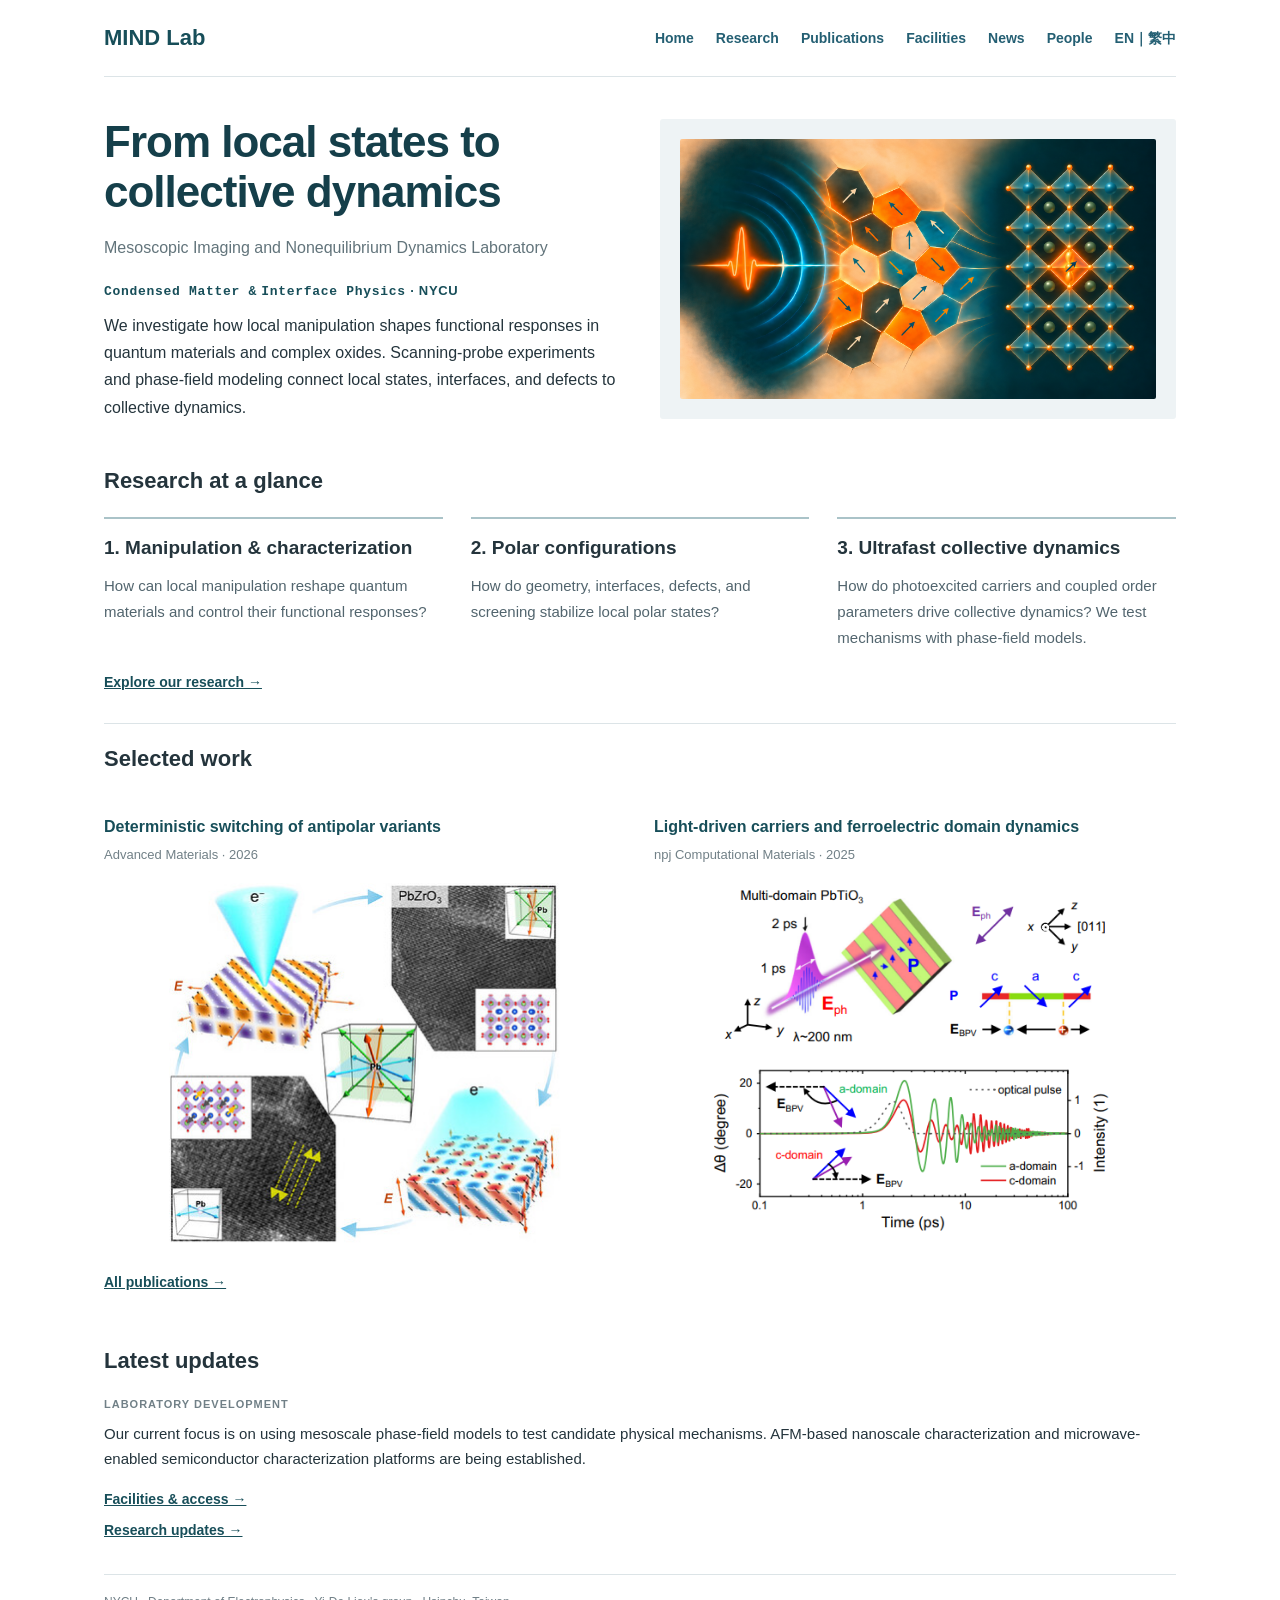
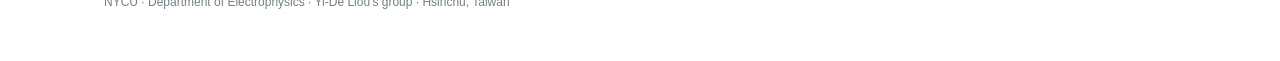
==== index.html @ ebd4e596 "Publish bilingual MIND Lab website" ====
<!DOCTYPE html><html lang="en" data-ws-project="c8e0a126-163a-4d22-aa11-d516b1c1ab9a" data-ws-version="503" data-ws-last-published="2026-11-17T12:24:18.600Z"><head><link rel="stylesheet" type="text/css" href="/assets/static/app_generated_index-6937cd5a.lxHrMYiS.css"><meta charSet="UTF-8"/><meta name="viewport" content="width=device-width,initial-scale=1"/><meta property="og:url" content="https://url/"/><meta property="og:title" content="Home"/><meta property="og:type" content="website"/><title>Home</title></head><body class="w-element c1nkpzbt c15g4lht c10k6m9l c1oz6toz cfqyz3f ck6hsc4 c1c2vlss c1obfwar cjo61un cyhn743 c1w4n21j c196nugc cgx13iu c1lqsfhd cqpq8ei crn6k3o"><div style="display:contents"><div style="display:contents"><div class="w-element c1b3g56h clz0l34 c1cd2ch2 cgoimf c1q8wq1k c1bqcqkq c182ulva cup9ccp cg2h93l crn6k3o c1tndjim c171qmim c1aihjsv"><a aria-current="page" class="w-element c2y9dsc c1a9btox c3fdttl c1dq84f0 cuuvrox ciquy6s c10k6m9l c1gcxp9c c11da55r active" href="/">MIND Lab</a><a aria-current="page" class="w-element c1lwc55g c1m1s0nh c1dq84f0 cuuvrox ciquy6s cnhy4my c182ulva c15ikd85 cg2h93l c1gcxp9c c11da55r active" href="/">Home</a><a class="w-element c1lwc55g c1m1s0nh c1dq84f0 cuuvrox ciquy6s cnhy4my c182ulva c15ikd85 cg2h93l c1gcxp9c c11da55r" href="/research">Research</a><a class="w-element c1lwc55g c1m1s0nh c1dq84f0 cuuvrox ciquy6s cnhy4my c182ulva c15ikd85 cg2h93l c1gcxp9c c11da55r" href="/publications">Publications</a><a class="w-element c1lwc55g c1m1s0nh c1dq84f0 cuuvrox ciquy6s cnhy4my c182ulva c15ikd85 cg2h93l c1gcxp9c c11da55r" href="/methods">Facilities</a><a class="w-element c1lwc55g c1m1s0nh c1dq84f0 cuuvrox ciquy6s cnhy4my c182ulva c15ikd85 cg2h93l c1gcxp9c c11da55r" href="/news">News</a><a class="w-element c1lwc55g c1m1s0nh c1dq84f0 cuuvrox ciquy6s cnhy4my c182ulva c15ikd85 cg2h93l c1gcxp9c c11da55r" href="/people">People</a><a class="w-element c1lwc55g c1m1s0nh c1dq84f0 cuuvrox ciquy6s cnhy4my c182ulva c15ikd85 cg2h93l c1gcxp9c c11da55r" href="/zh">EN｜繁中</a></div></div></div><div class="w-element ccfk0sf cxyjzew c140o0jw c1q8wq1k c1hz6cwe c182ulva c14y6kv6 cg2h93l cxyyk9l"><div class="w-element c1chq6pe ciuk7wl c136p9fy c10bke2q"><h1 class="w-element ctrb2hm c198wycj c1axzou8 c171qmim c15g4lht c17stav c173lvgs crlc73f cf2qjc7">From local states to collective dynamics</h1><p class="w-element cgx13iu c67db5f c1by56j3 c15g4lht c17stav c10i0qlu crlc73f">Mesoscopic Imaging and Nonequilibrium Dynamics Laboratory</p><p class="w-element ctflqms c171qmim c1dcqrkq c15g4lht c17stav c1the254 crlc73f c3fdttl"><b class="w-element"><code class="w-element">Condensed Matter &amp;</code></b> <b class="w-element"><code class="w-element">Interface Physics</code></b> · NYCU</p><p class="w-element cgx13iu cyw41ru c1m7rufh c1bebcon">We investigate how local manipulation shapes functional responses in quantum materials and complex oxides. Scanning-probe experiments and phase-field modeling connect local states, interfaces, and defects to collective dynamics.</p></div><div class="w-element c1chq6pe ciuk7wl cqdtoa5 c10bke2q c1vw1f2t c88ye82 c105qrrp c192jqtf c11casgr c1ob56aw"><img class="w-image c16yrg8n c1w4n21j cygp4h6 c14wpqtv cx1bge7 c1d4zmtr c1vr3lv9 cohd42r" alt="Conceptual illustration of an optical pulse, polar domains, and a projected perovskite lattice with a local polaron, orbital and spin cues; not experimental data." width="1670" height="942" sizes="100vw" srcSet="/assets/hero-excitation-domains-polaron-v8_xYxC9OyooycFCMqxSVuaO.png 16w, /assets/hero-excitation-domains-polaron-v8_xYxC9OyooycFCMqxSVuaO.png 32w, /assets/hero-excitation-domains-polaron-v8_xYxC9OyooycFCMqxSVuaO.png 48w, /assets/hero-excitation-domains-polaron-v8_xYxC9OyooycFCMqxSVuaO.png 64w, /assets/hero-excitation-domains-polaron-v8_xYxC9OyooycFCMqxSVuaO.png 96w, /assets/hero-excitation-domains-polaron-v8_xYxC9OyooycFCMqxSVuaO.png 128w, /assets/hero-excitation-domains-polaron-v8_xYxC9OyooycFCMqxSVuaO.png 256w, /assets/hero-excitation-domains-polaron-v8_xYxC9OyooycFCMqxSVuaO.png 384w, /assets/hero-excitation-domains-polaron-v8_xYxC9OyooycFCMqxSVuaO.png 640w, /assets/hero-excitation-domains-polaron-v8_xYxC9OyooycFCMqxSVuaO.png 750w, /assets/hero-excitation-domains-polaron-v8_xYxC9OyooycFCMqxSVuaO.png 828w, /assets/hero-excitation-domains-polaron-v8_xYxC9OyooycFCMqxSVuaO.png 1080w, /assets/hero-excitation-domains-polaron-v8_xYxC9OyooycFCMqxSVuaO.png 1200w, /assets/hero-excitation-domains-polaron-v8_xYxC9OyooycFCMqxSVuaO.png 1920w, /assets/hero-excitation-domains-polaron-v8_xYxC9OyooycFCMqxSVuaO.png 2048w, /assets/hero-excitation-domains-polaron-v8_xYxC9OyooycFCMqxSVuaO.png 3840w" src="/assets/hero-excitation-domains-polaron-v8_xYxC9OyooycFCMqxSVuaO.png" decoding="async" loading="lazy"/></div></div><h2 class="w-element c2y9dsc c171qmim c1mwk7k2 c17stav c173lvgs crlc73f">Research at a glance</h2><div class="w-element ccfk0sf c1n0oe5l c1fqnp6q chrhvt9"><div class="w-element cktejt0 c182ulva cf6fbeh cg2h93l c6v7inb"><h3 class="w-element c1ozkyta c171qmim cnlyjlv c15g4lht c17stav c14z9gk9 crlc73f">1. Manipulation &amp; characterization</h3><p class="w-element cbiqnaf cknhcsj c1gnd6j4 c1bebcon">How can local manipulation reshape quantum materials and control their functional responses?</p></div><div class="w-element cktejt0 c182ulva cf6fbeh cg2h93l c6v7inb"><h3 class="w-element c1ozkyta c171qmim cnlyjlv c15g4lht c17stav c14z9gk9 crlc73f">2. Polar configurations</h3><p class="w-element cbiqnaf cknhcsj c1gnd6j4 c1bebcon">How do geometry, interfaces, defects, and screening stabilize local polar states?</p></div><div class="w-element cktejt0 c182ulva cf6fbeh cg2h93l c6v7inb"><h3 class="w-element c1ozkyta c171qmim cnlyjlv c15g4lht c17stav c14z9gk9 crlc73f">3. Ultrafast collective dynamics</h3><p class="w-element cbiqnaf cknhcsj c1gnd6j4 c1bebcon">How do photoexcited carriers and coupled order parameters drive collective dynamics? We test mechanisms with phase-field models.</p></div></div><a class="w-element c1lwc55g c14cuqc4 c17stav ce9veb4 crlc73f c3fdttl c1tndjim c171qmim" href="/research">Explore our research →</a><div class="w-element c16yrg8n cu4v9fd cxyjzew c140o0jw cnlg16i c182ulva c10hhswe cg2h93l cemyfeo"><div class="w-element c10bke2q c6g4bbc ccfk0sf cqff7me c1bx2yox c1qnj6qf chrhvt9 c1fqnp6q cdrhhgm"><h2 class="w-element c2y9dsc c171qmim c15g4lht c17stav c1h6t39p crlc73f cebabxr c3mouiw c4ie2rg">Selected work</h2><div class="w-element"><a href="https://doi.org/10.1002/adma.202519717" class="w-element c16yrg8n cgx13iu c171qmim c3fdttl c1dq84f0 cuuvrox ciquy6s">Deterministic switching of antipolar variants</a><p class="w-element ctflqms czhv403 c4d5vn4 c17stav c173lvgs crlc73f">Advanced Materials · 2026</p><img class="w-image cy9kvl4 c1w4n21j ck3z9et c17mn8oe" alt="" width="394" height="361" sizes="100vw" srcSet="/assets/adma71439-gra-0001-m_UnYCwhIrJWYM9ax9vzMTb.jpg 16w, /assets/adma71439-gra-0001-m_UnYCwhIrJWYM9ax9vzMTb.jpg 32w, /assets/adma71439-gra-0001-m_UnYCwhIrJWYM9ax9vzMTb.jpg 48w, /assets/adma71439-gra-0001-m_UnYCwhIrJWYM9ax9vzMTb.jpg 64w, /assets/adma71439-gra-0001-m_UnYCwhIrJWYM9ax9vzMTb.jpg 96w, /assets/adma71439-gra-0001-m_UnYCwhIrJWYM9ax9vzMTb.jpg 128w, /assets/adma71439-gra-0001-m_UnYCwhIrJWYM9ax9vzMTb.jpg 256w, /assets/adma71439-gra-0001-m_UnYCwhIrJWYM9ax9vzMTb.jpg 384w, /assets/adma71439-gra-0001-m_UnYCwhIrJWYM9ax9vzMTb.jpg 640w, /assets/adma71439-gra-0001-m_UnYCwhIrJWYM9ax9vzMTb.jpg 750w, /assets/adma71439-gra-0001-m_UnYCwhIrJWYM9ax9vzMTb.jpg 828w" src="/assets/adma71439-gra-0001-m_UnYCwhIrJWYM9ax9vzMTb.jpg" decoding="async" loading="lazy"/></div><div class="w-element"><a href="https://doi.org/10.1038/s41524-025-01556-y" class="w-element c16yrg8n cgx13iu c171qmim c3fdttl c1dq84f0 cuuvrox ciquy6s">Light-driven carriers and ferroelectric domain dynamics</a><p class="w-element ctflqms czhv403 c4d5vn4 c17stav c1h6t39p crlc73f">npj Computational Materials · 2025</p><img class="w-image c1w4n21j cy9kvl4 ck3z9et c17mn8oe" alt="" width="482" height="420" sizes="100vw" srcSet="/assets/未命名_M-Dhfn6c440DBs8FZZ40w.png 16w, /assets/未命名_M-Dhfn6c440DBs8FZZ40w.png 32w, /assets/未命名_M-Dhfn6c440DBs8FZZ40w.png 48w, /assets/未命名_M-Dhfn6c440DBs8FZZ40w.png 64w, /assets/未命名_M-Dhfn6c440DBs8FZZ40w.png 96w, /assets/未命名_M-Dhfn6c440DBs8FZZ40w.png 128w, /assets/未命名_M-Dhfn6c440DBs8FZZ40w.png 256w, /assets/未命名_M-Dhfn6c440DBs8FZZ40w.png 384w, /assets/未命名_M-Dhfn6c440DBs8FZZ40w.png 640w, /assets/未命名_M-Dhfn6c440DBs8FZZ40w.png 750w, /assets/未命名_M-Dhfn6c440DBs8FZZ40w.png 828w, /assets/未命名_M-Dhfn6c440DBs8FZZ40w.png 1080w" src="/assets/未命名_M-Dhfn6c440DBs8FZZ40w.png" decoding="async" loading="lazy"/></div><a class="w-element c1lwc55g c3fdttl c1tndjim c171qmim cebabxr c3mouiw" href="/publications">All publications →</a></div><div class="w-element c10bke2q c1v0vbu2"><h2 class="w-element c2y9dsc c171qmim c15g4lht c17stav c1h6t39p crlc73f">Latest updates</h2><p class="w-element c1j2ltxy c7o7jbq c171qmim czhv403 c15g4lht c17stav c1c30uv crlc73f">LABORATORY DEVELOPMENT</p><p class="w-element cbiqnaf cyw41ru c15g4lht c17stav c1h6t39p crlc73f">Our current focus is on using mesoscale phase-field models to test candidate physical mechanisms. AFM-based nanoscale characterization and microwave-enabled semiconductor characterization platforms are being established.</p><a class="w-element c16yrg8n c3fdttl c1tndjim c171qmim c15g4lht c17stav c1c30uv crlc73f" href="/methods">Facilities &amp; access →</a><a class="w-element c16yrg8n c3fdttl c1tndjim c171qmim" href="/news">Research updates →</a></div></div><p class="w-element c1k78frf czhv403 c1dcjkx0 c1xdccz4 c182ulva cf6fbeh cg2h93l c17stav c1oz6toz crlc73f cemyfeo">NYCU · Department of Electrophysics · Yi-De Liou&#x27;s group · Hsinchu, Taiwan</p><script id="vike_pageContext" type="application/json">{"pageId":"\/pages\/index","routeParams":{},"data":{"url":"https:\/\/url\/","system":{"params":{},"search":{},"origin":"https:\/\/url","pathname":"\/"},"resources":{},"pageMeta":{"title":"Home","description":"!undefined","excludePageFromSearch":"!undefined","language":"!undefined","socialImageAssetName":"!undefined","socialImageUrl":"!undefined","status":"!undefined","redirect":"!undefined","content":"!undefined","custom":[]}}}</script><script id="vike_globalContext" type="application/json">{}</script><script src="/assets/entries/entry-server-routing.WHJ_Xwjs.js" type="module" async></script><link rel="modulepreload" href="/assets/entries/pages_index.CaQ3BIF0.js" as="script" type="text/javascript"><link rel="modulepreload" href="/assets/chunks/chunk-B9j-DHE_.js" as="script" type="text/javascript"><link rel="modulepreload" href="/assets/chunks/chunk-oxm2A9HP.js" as="script" type="text/javascript"></body></html>
---- assets/static/app_generated_index-6937cd5a.lxHrMYiS.css ----
@layer presets{:root{white-space:pre-wrap;white-space-collapse:preserve;grid-template-rows:auto;grid-template-columns:1fr;min-height:100%;font-family:Arial,Roboto,sans-serif;font-size:16px;line-height:1.2;display:grid}a.w-element{box-sizing:border-box}b.w-element{box-sizing:border-box;font-weight:700}body.w-element{box-sizing:border-box;-webkit-font-smoothing:antialiased;-moz-osx-font-smoothing:grayscale;min-width:0;margin:0}code.w-element{box-sizing:border-box;font-family:ui-monospace,SFMono-Regular,Consolas,Liberation Mono,Menlo,monospace;font-size:1em}div.w-element,h1.w-element,h2.w-element,h3.w-element,i.w-element,li.w-element,main.w-element,p.w-element{box-sizing:border-box}sub.w-element{vertical-align:baseline;box-sizing:border-box;font-size:75%;line-height:0;position:relative;bottom:-.25em}ul.w-element{box-sizing:border-box}img.w-image{box-sizing:border-box;max-width:100%;height:auto;display:block}div.w-html-embed{white-space:normal;white-space-collapse:collapse;display:contents}}.c1b3g56h{display:flex}.cz5fgge{flex-direction:column}.crn6k3o{background-color:#fff}.c1chq6pe{flex-grow:1}.ckasmgs{justify-content:center}.c1q8wq1k{align-items:center}.c1ebbbq0{position:relative}.c4jenos{text-align:center}.cgd4wx7{font-weight:900}.c1e9iw7h{font-size:8rem}.c4ie2rg{line-height:1}.cvqewhm{letter-spacing:-.05em}.c1dtobnm{position:absolute}.c1abe1pv{top:0}.c1mmzdjg{right:-.125rem}.c19of185{bottom:0}.c8h6wa6{left:.125rem}.ctgyuyn{opacity:.3}.c1mtcmx7{right:.125rem}.c1dpbxyy{left:-.125rem}.ctazhr0{top:50%}.c17i8y0e{left:0}.c1w4n21j{width:100%}.chcm5s4{height:.375rem}.c10w155g{margin-top:1.5rem}.c1a9btox{font-weight:700}.c1d61rgf{font-size:1.5rem}.c9ln9b9{line-height:2rem}.c11g321i{letter-spacing:.05em}.cled8t0{display:inline-flex}.c13knfzo{row-gap:6px}.c155r4cz{column-gap:6px}.c1y4w99h{position:fixed}.crt2wi0{z-index:1000}.c18kspnx{padding-top:6px}.c1f9o7da{padding-right:10px}.c1ah02o5{padding-bottom:6px}.c1brmvge{padding-left:10px}.cgxff2x{right:16px}.c1h91z69{bottom:16px}.c1aei35g{color:#fbfcfd}.cndfccv{font-family:system-ui,sans-serif}.c1k78frf{font-size:12px}.c1jjvycb{font-weight:500}.c1u52gof{border-top-left-radius:9px}.c15s9up5{border-top-right-radius:9px}.c13gpeix{border-bottom-right-radius:9px}.c1yet9xw{border-bottom-left-radius:9px}.c1dq84f0{text-decoration-line:none}.cdfgaxg{-webkit-background-clip:padding-box,border-box;background-clip:padding-box,border-box}.c12kqu9d{background-origin:padding-box,border-box}.cmmx7v{background-image:linear-gradient(135deg,#4a4efa,#bd2fdb 66%,#ec59ce),linear-gradient(135deg,#92fddc,#7d7ffb 31.94%,#ed72fe 64.24%,#fdd791)}.c1qdayjs{border:1px solid #0000}.c1gcxp9c{white-space:nowrap}.c16yrg8n{display:block}.cpmp6dk{width:16px}.c1u9f0hm{height:16px}.c13td7qo{flex-shrink:0}.c1lwc55g{display:inline-block}.c1m1s0nh{color:#245f73}.cuuvrox{text-decoration-style:solid}.ciquy6s{text-decoration-color:currentColor}.cnhy4my{padding-top:4px}.c182ulva{padding-right:0}.c15ikd85{padding-bottom:4px}.cg2h93l{padding-left:0}.c11da55r{white-space:normal;white-space-collapse:collapse}.clz0l34{column-gap:22px}.c1cd2ch2{row-gap:12px}.cgoimf{flex-wrap:wrap}.c1bqcqkq{padding-top:20px}.cup9ccp{padding-bottom:20px}.c1tndjim{font-size:14px}.c171qmim{font-weight:600}.c1aihjsv{border-bottom:1px solid #dce4e7}:root{color:#203038;background-color:#fff;font-family:Arial,Roboto,sans-serif;line-height:1.5}.c1nkpzbt{max-width:1120px}.c15g4lht{margin-top:0}.c10k6m9l{margin-right:auto}.c1oz6toz{margin-bottom:0}.cfqyz3f{margin-left:auto}.ck6hsc4{padding-top:0}.c1c2vlss{padding-right:24px}.c1obfwar{padding-bottom:48px}.cjo61un{padding-left:24px}.cyhn743{min-height:100vh}.c196nugc{font-family:Arial,sans-serif}.cgx13iu{font-size:16px}.c1lqsfhd{line-height:1.65}.cqpq8ei{color:#24343c}.cygp4h6{height:260px}.c14wpqtv{border-top-left-radius:2px}.cx1bge7{border-top-right-radius:2px}.c1d4zmtr{border-bottom-right-radius:2px}.c1vr3lv9{border-bottom-left-radius:2px}.cohd42r{object-fit:cover}.c1mcrm6f{font-size:18px}.c1ca0isj{line-height:1.45}.c17stav{margin-right:0}.c1c30uv{margin-bottom:8px}.crlc73f{margin-left:0}.ccfk0sf{display:grid}.cxyjzew{row-gap:40px}.c140o0jw{column-gap:40px}.c1hz6cwe{padding-top:40px}.c14y6kv6{padding-bottom:28px}.cxyyk9l{grid-template-columns:repeat(auto-fit,minmax(min(100%,340px),1fr))}.ciuk7wl{flex-shrink:1}.c136p9fy{flex-basis:380px}.c10bke2q{min-width:0}.cqdtoa5{flex-basis:360px}.c1vw1f2t{background-color:#eef3f5}.c88ye82{border-top-left-radius:3px}.c105qrrp{border-top-right-radius:3px}.c192jqtf{border-bottom-right-radius:3px}.c11casgr{border-bottom-left-radius:3px}.c1ob56aw{padding:20px}.ctrb2hm{font-size:clamp(30px,4vw,44px)}.c198wycj{line-height:1.14}.c1axzou8{letter-spacing:-1px}.c173lvgs{margin-bottom:18px}.cf2qjc7{color:#153f4a}.c67db5f{line-height:1.5}.c1by56j3{color:#62747b}.c10i0qlu{margin-bottom:20px}.ctflqms{font-size:13px}.c1dcqrkq{letter-spacing:.7px}.c1the254{margin-bottom:10px}.c3fdttl{color:#174e59}.cyw41ru{line-height:1.7}.c1m7rufh{max-width:560px}.c1bebcon{margin:0}.c1n0oe5l{grid-template-columns:repeat(auto-fit,minmax(min(100%,230px),1fr))}.c1fqnp6q{row-gap:28px}.chrhvt9{column-gap:28px}.cktejt0{padding-top:16px}.cf6fbeh{padding-bottom:0}.c6v7inb{border-top:2px solid #aac3c8}.c1ozkyta{font-size:19px}.cnlyjlv{line-height:1.35}.c14z9gk9{margin-bottom:12px}.cbiqnaf{font-size:15px}.cknhcsj{line-height:1.75}.c1gnd6j4{color:#52656e}.c2y9dsc{font-size:22px}.c1mwk7k2{margin-top:14px}.czhv403{color:#718087}.c1dcjkx0{padding-top:18px}.c1xdccz4{margin-top:8px}.cemyfeo{border-top:1px solid #dce4e7}.c14cuqc4{margin-top:20px}.ce9veb4{margin-bottom:28px}.c1r45bp{padding-top:22px}.c138egss{padding-bottom:8px}.c1vyw9rf{row-gap:32px}.c8l51dr{font-size:36px}.ck1wj3c{line-height:1.2}.c1aimh8j{margin-top:38px}.c1cfbki4{margin-bottom:14px}.c1f06dus{font-size:17px}.c1lhfa66{max-width:850px}.c4yxlfa{margin-bottom:30px}.c14s01i6{line-height:1.8}.cnlg16i{padding-top:24px}.c10hhswe{padding-bottom:24px}.coyihl0{border-top:2px solid #276478}.c1mpshza{grid-template-columns:repeat(auto-fit,minmax(min(100%,260px),1fr))}.c1vhip6m{padding-bottom:30px}.cwvkmmb{border:0}.c10jlqkv{padding-left:8px}.c1vv63bs{background-color:#eaf2f2}.c1ltn3pt{padding-right:8px}.c1sqnkcp{text-align:start}.c4qcjz3{color:#5b6041}.c18qu2l5{background-color:#f1f2e7}.c1bssztv{font-size:24px}.c1r1tsey{row-gap:44px}.c14kk6it{column-gap:44px}.c1d5p512{margin-top:24px}.ch1cm6e{padding-left:20px}.cdalmyr{padding-left:4px}.cpt0335{font-size:23px}.c116d105{max-width:940px}.cf7hb9n{overflow-wrap:anywhere}.cu4v9fd{grid-template-columns:repeat(auto-fit,minmax(min(100%,310px),1fr))}.c6g4bbc{margin-top:0}.cqff7me{grid-template-columns:1fr 1fr}.c1bx2yox{grid-template-rows:auto auto}.c1qnj6qf{grid-auto-columns:1fr}.c1h6t39p{margin-bottom:16px}.cebabxr{grid-column-start:span 2}.c3mouiw{grid-column-end:span 2}.c4d5vn4{margin-top:4px}.c1v0vbu2{margin-top:48px}.c1j2ltxy{font-size:11px}.c7o7jbq{letter-spacing:1px}.c149o4jw{padding-bottom:18px}.cyfhw5m{height:150px}.c5t5udt{font-size:20px}.cjyjcem{margin-top:6px}.cciw65o{object-fit:scale-down}.c1n7si5u{margin-top:22px}.cmk2tjm{margin-bottom:22px}.c16irfr3{line-height:1.6}.c1qjcgdg{align-items:flex-start}.c1ycu8mq{flex-grow:0}.cne50he{flex-basis:200px}.cq07wqq{max-width:100%}.ca8xe48{line-height:1.65px}.c1k8e926{width:200px}.cvjfcn{height:200px}.c13zh8w1{overflow-x:visible}.c1wx398r{overflow-y:visible}.c11pojxg{aspect-ratio:0}.c10jiy5w{flex-basis:400px}.c1dk34i0{padding-bottom:22px}.c1whzydb{background-color:#f3f7f7}.cfi6z0s{border-left:3px solid #aac3c8}.cpy0l1t{height:220px}.c1p5tzeg{margin-right:26px}.c1vhgnyi{float:left}.cvfic2b{object-position:center top}.cy9kvl4{height:360px}.ck3z9et{object-fit:contain}.c51lndp{display:flow-root}.c1xu5v3f{padding-left:216px}.c15me7n8{min-height:230px}.czv1mhw{border-bottom:1px solid #d8e2e4}.c1yhvdss{float:none}.c1ahotpx{max-width:none}.cv6wise{object-position:center 18%}.cehlcyi{top:20px}@media(max-width:991px){.cdrhhgm{display:block}}@media(max-width:479px){.c1fajaii{font-size:20px}.c1nsxupa{float:none}.cd8ggmv{margin-right:0}.chcce6p{margin-bottom:18px}.c17mn8oe{height:auto}.cx9g1vb{padding-left:0}.c1xqinza{min-height:0}.cxbkdfj{position:static}.c3wiw2x{display:block}.c180zgpg{max-width:100%}}
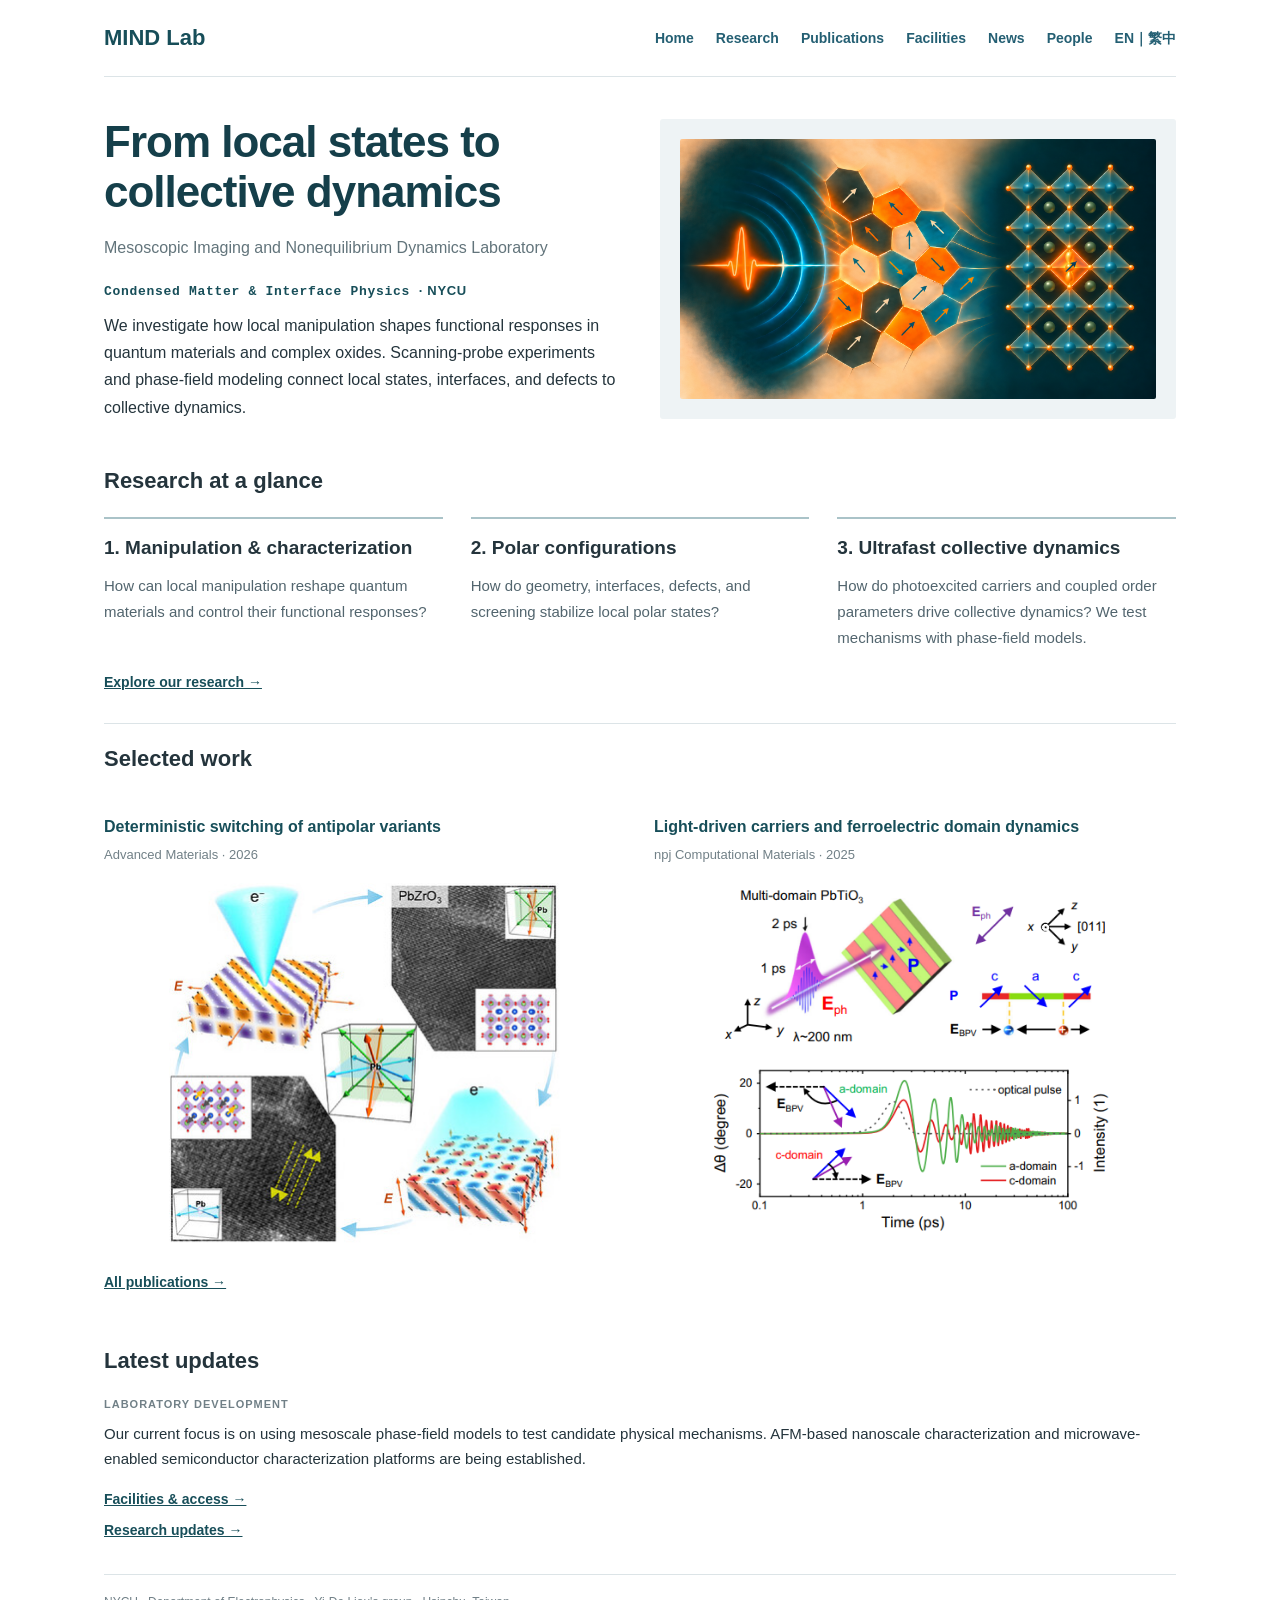
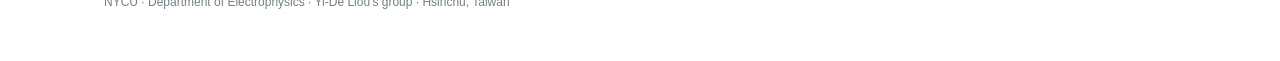
==== commit f4cbb0d4: "Publish responsive Webstudio updates" ====
--- a/index.html
+++ b/index.html
@@ -1 +1 @@
-<!DOCTYPE html><html lang="en" data-ws-project="c8e0a126-163a-4d22-aa11-d516b1c1ab9a" data-ws-version="503" data-ws-last-published="2026-11-17T12:24:18.600Z"><head><link rel="stylesheet" type="text/css" href="/assets/static/app_generated_index-6937cd5a.lxHrMYiS.css"><meta charSet="UTF-8"/><meta name="viewport" content="width=device-width,initial-scale=1"/><meta property="og:url" content="https://url/"/><meta property="og:title" content="Home"/><meta property="og:type" content="website"/><title>Home</title></head><body class="w-element c1nkpzbt c15g4lht c10k6m9l c1oz6toz cfqyz3f ck6hsc4 c1c2vlss c1obfwar cjo61un cyhn743 c1w4n21j c196nugc cgx13iu c1lqsfhd cqpq8ei crn6k3o"><div style="display:contents"><div style="display:contents"><div class="w-element c1b3g56h clz0l34 c1cd2ch2 cgoimf c1q8wq1k c1bqcqkq c182ulva cup9ccp cg2h93l crn6k3o c1tndjim c171qmim c1aihjsv"><a aria-current="page" class="w-element c2y9dsc c1a9btox c3fdttl c1dq84f0 cuuvrox ciquy6s c10k6m9l c1gcxp9c c11da55r active" href="/">MIND Lab</a><a aria-current="page" class="w-element c1lwc55g c1m1s0nh c1dq84f0 cuuvrox ciquy6s cnhy4my c182ulva c15ikd85 cg2h93l c1gcxp9c c11da55r active" href="/">Home</a><a class="w-element c1lwc55g c1m1s0nh c1dq84f0 cuuvrox ciquy6s cnhy4my c182ulva c15ikd85 cg2h93l c1gcxp9c c11da55r" href="/research">Research</a><a class="w-element c1lwc55g c1m1s0nh c1dq84f0 cuuvrox ciquy6s cnhy4my c182ulva c15ikd85 cg2h93l c1gcxp9c c11da55r" href="/publications">Publications</a><a class="w-element c1lwc55g c1m1s0nh c1dq84f0 cuuvrox ciquy6s cnhy4my c182ulva c15ikd85 cg2h93l c1gcxp9c c11da55r" href="/methods">Facilities</a><a class="w-element c1lwc55g c1m1s0nh c1dq84f0 cuuvrox ciquy6s cnhy4my c182ulva c15ikd85 cg2h93l c1gcxp9c c11da55r" href="/news">News</a><a class="w-element c1lwc55g c1m1s0nh c1dq84f0 cuuvrox ciquy6s cnhy4my c182ulva c15ikd85 cg2h93l c1gcxp9c c11da55r" href="/people">People</a><a class="w-element c1lwc55g c1m1s0nh c1dq84f0 cuuvrox ciquy6s cnhy4my c182ulva c15ikd85 cg2h93l c1gcxp9c c11da55r" href="/zh">EN｜繁中</a></div></div></div><div class="w-element ccfk0sf cxyjzew c140o0jw c1q8wq1k c1hz6cwe c182ulva c14y6kv6 cg2h93l cxyyk9l"><div class="w-element c1chq6pe ciuk7wl c136p9fy c10bke2q"><h1 class="w-element ctrb2hm c198wycj c1axzou8 c171qmim c15g4lht c17stav c173lvgs crlc73f cf2qjc7">From local states to collective dynamics</h1><p class="w-element cgx13iu c67db5f c1by56j3 c15g4lht c17stav c10i0qlu crlc73f">Mesoscopic Imaging and Nonequilibrium Dynamics Laboratory</p><p class="w-element ctflqms c171qmim c1dcqrkq c15g4lht c17stav c1the254 crlc73f c3fdttl"><b class="w-element"><code class="w-element">Condensed Matter &amp;</code></b> <b class="w-element"><code class="w-element">Interface Physics</code></b> · NYCU</p><p class="w-element cgx13iu cyw41ru c1m7rufh c1bebcon">We investigate how local manipulation shapes functional responses in quantum materials and complex oxides. Scanning-probe experiments and phase-field modeling connect local states, interfaces, and defects to collective dynamics.</p></div><div class="w-element c1chq6pe ciuk7wl cqdtoa5 c10bke2q c1vw1f2t c88ye82 c105qrrp c192jqtf c11casgr c1ob56aw"><img class="w-image c16yrg8n c1w4n21j cygp4h6 c14wpqtv cx1bge7 c1d4zmtr c1vr3lv9 cohd42r" alt="Conceptual illustration of an optical pulse, polar domains, and a projected perovskite lattice with a local polaron, orbital and spin cues; not experimental data." width="1670" height="942" sizes="100vw" srcSet="/assets/hero-excitation-domains-polaron-v8_xYxC9OyooycFCMqxSVuaO.png 16w, /assets/hero-excitation-domains-polaron-v8_xYxC9OyooycFCMqxSVuaO.png 32w, /assets/hero-excitation-domains-polaron-v8_xYxC9OyooycFCMqxSVuaO.png 48w, /assets/hero-excitation-domains-polaron-v8_xYxC9OyooycFCMqxSVuaO.png 64w, /assets/hero-excitation-domains-polaron-v8_xYxC9OyooycFCMqxSVuaO.png 96w, /assets/hero-excitation-domains-polaron-v8_xYxC9OyooycFCMqxSVuaO.png 128w, /assets/hero-excitation-domains-polaron-v8_xYxC9OyooycFCMqxSVuaO.png 256w, /assets/hero-excitation-domains-polaron-v8_xYxC9OyooycFCMqxSVuaO.png 384w, /assets/hero-excitation-domains-polaron-v8_xYxC9OyooycFCMqxSVuaO.png 640w, /assets/hero-excitation-domains-polaron-v8_xYxC9OyooycFCMqxSVuaO.png 750w, /assets/hero-excitation-domains-polaron-v8_xYxC9OyooycFCMqxSVuaO.png 828w, /assets/hero-excitation-domains-polaron-v8_xYxC9OyooycFCMqxSVuaO.png 1080w, /assets/hero-excitation-domains-polaron-v8_xYxC9OyooycFCMqxSVuaO.png 1200w, /assets/hero-excitation-domains-polaron-v8_xYxC9OyooycFCMqxSVuaO.png 1920w, /assets/hero-excitation-domains-polaron-v8_xYxC9OyooycFCMqxSVuaO.png 2048w, /assets/hero-excitation-domains-polaron-v8_xYxC9OyooycFCMqxSVuaO.png 3840w" src="/assets/hero-excitation-domains-polaron-v8_xYxC9OyooycFCMqxSVuaO.png" decoding="async" loading="lazy"/></div></div><h2 class="w-element c2y9dsc c171qmim c1mwk7k2 c17stav c173lvgs crlc73f">Research at a glance</h2><div class="w-element ccfk0sf c1n0oe5l c1fqnp6q chrhvt9"><div class="w-element cktejt0 c182ulva cf6fbeh cg2h93l c6v7inb"><h3 class="w-element c1ozkyta c171qmim cnlyjlv c15g4lht c17stav c14z9gk9 crlc73f">1. Manipulation &amp; characterization</h3><p class="w-element cbiqnaf cknhcsj c1gnd6j4 c1bebcon">How can local manipulation reshape quantum materials and control their functional responses?</p></div><div class="w-element cktejt0 c182ulva cf6fbeh cg2h93l c6v7inb"><h3 class="w-element c1ozkyta c171qmim cnlyjlv c15g4lht c17stav c14z9gk9 crlc73f">2. Polar configurations</h3><p class="w-element cbiqnaf cknhcsj c1gnd6j4 c1bebcon">How do geometry, interfaces, defects, and screening stabilize local polar states?</p></div><div class="w-element cktejt0 c182ulva cf6fbeh cg2h93l c6v7inb"><h3 class="w-element c1ozkyta c171qmim cnlyjlv c15g4lht c17stav c14z9gk9 crlc73f">3. Ultrafast collective dynamics</h3><p class="w-element cbiqnaf cknhcsj c1gnd6j4 c1bebcon">How do photoexcited carriers and coupled order parameters drive collective dynamics? We test mechanisms with phase-field models.</p></div></div><a class="w-element c1lwc55g c14cuqc4 c17stav ce9veb4 crlc73f c3fdttl c1tndjim c171qmim" href="/research">Explore our research →</a><div class="w-element c16yrg8n cu4v9fd cxyjzew c140o0jw cnlg16i c182ulva c10hhswe cg2h93l cemyfeo"><div class="w-element c10bke2q c6g4bbc ccfk0sf cqff7me c1bx2yox c1qnj6qf chrhvt9 c1fqnp6q cdrhhgm"><h2 class="w-element c2y9dsc c171qmim c15g4lht c17stav c1h6t39p crlc73f cebabxr c3mouiw c4ie2rg">Selected work</h2><div class="w-element"><a href="https://doi.org/10.1002/adma.202519717" class="w-element c16yrg8n cgx13iu c171qmim c3fdttl c1dq84f0 cuuvrox ciquy6s">Deterministic switching of antipolar variants</a><p class="w-element ctflqms czhv403 c4d5vn4 c17stav c173lvgs crlc73f">Advanced Materials · 2026</p><img class="w-image cy9kvl4 c1w4n21j ck3z9et c17mn8oe" alt="" width="394" height="361" sizes="100vw" srcSet="/assets/adma71439-gra-0001-m_UnYCwhIrJWYM9ax9vzMTb.jpg 16w, /assets/adma71439-gra-0001-m_UnYCwhIrJWYM9ax9vzMTb.jpg 32w, /assets/adma71439-gra-0001-m_UnYCwhIrJWYM9ax9vzMTb.jpg 48w, /assets/adma71439-gra-0001-m_UnYCwhIrJWYM9ax9vzMTb.jpg 64w, /assets/adma71439-gra-0001-m_UnYCwhIrJWYM9ax9vzMTb.jpg 96w, /assets/adma71439-gra-0001-m_UnYCwhIrJWYM9ax9vzMTb.jpg 128w, /assets/adma71439-gra-0001-m_UnYCwhIrJWYM9ax9vzMTb.jpg 256w, /assets/adma71439-gra-0001-m_UnYCwhIrJWYM9ax9vzMTb.jpg 384w, /assets/adma71439-gra-0001-m_UnYCwhIrJWYM9ax9vzMTb.jpg 640w, /assets/adma71439-gra-0001-m_UnYCwhIrJWYM9ax9vzMTb.jpg 750w, /assets/adma71439-gra-0001-m_UnYCwhIrJWYM9ax9vzMTb.jpg 828w" src="/assets/adma71439-gra-0001-m_UnYCwhIrJWYM9ax9vzMTb.jpg" decoding="async" loading="lazy"/></div><div class="w-element"><a href="https://doi.org/10.1038/s41524-025-01556-y" class="w-element c16yrg8n cgx13iu c171qmim c3fdttl c1dq84f0 cuuvrox ciquy6s">Light-driven carriers and ferroelectric domain dynamics</a><p class="w-element ctflqms czhv403 c4d5vn4 c17stav c1h6t39p crlc73f">npj Computational Materials · 2025</p><img class="w-image c1w4n21j cy9kvl4 ck3z9et c17mn8oe" alt="" width="482" height="420" sizes="100vw" srcSet="/assets/未命名_M-Dhfn6c440DBs8FZZ40w.png 16w, /assets/未命名_M-Dhfn6c440DBs8FZZ40w.png 32w, /assets/未命名_M-Dhfn6c440DBs8FZZ40w.png 48w, /assets/未命名_M-Dhfn6c440DBs8FZZ40w.png 64w, /assets/未命名_M-Dhfn6c440DBs8FZZ40w.png 96w, /assets/未命名_M-Dhfn6c440DBs8FZZ40w.png 128w, /assets/未命名_M-Dhfn6c440DBs8FZZ40w.png 256w, /assets/未命名_M-Dhfn6c440DBs8FZZ40w.png 384w, /assets/未命名_M-Dhfn6c440DBs8FZZ40w.png 640w, /assets/未命名_M-Dhfn6c440DBs8FZZ40w.png 750w, /assets/未命名_M-Dhfn6c440DBs8FZZ40w.png 828w, /assets/未命名_M-Dhfn6c440DBs8FZZ40w.png 1080w" src="/assets/未命名_M-Dhfn6c440DBs8FZZ40w.png" decoding="async" loading="lazy"/></div><a class="w-element c1lwc55g c3fdttl c1tndjim c171qmim cebabxr c3mouiw" href="/publications">All publications →</a></div><div class="w-element c10bke2q c1v0vbu2"><h2 class="w-element c2y9dsc c171qmim c15g4lht c17stav c1h6t39p crlc73f">Latest updates</h2><p class="w-element c1j2ltxy c7o7jbq c171qmim czhv403 c15g4lht c17stav c1c30uv crlc73f">LABORATORY DEVELOPMENT</p><p class="w-element cbiqnaf cyw41ru c15g4lht c17stav c1h6t39p crlc73f">Our current focus is on using mesoscale phase-field models to test candidate physical mechanisms. AFM-based nanoscale characterization and microwave-enabled semiconductor characterization platforms are being established.</p><a class="w-element c16yrg8n c3fdttl c1tndjim c171qmim c15g4lht c17stav c1c30uv crlc73f" href="/methods">Facilities &amp; access →</a><a class="w-element c16yrg8n c3fdttl c1tndjim c171qmim" href="/news">Research updates →</a></div></div><p class="w-element c1k78frf czhv403 c1dcjkx0 c1xdccz4 c182ulva cf6fbeh cg2h93l c17stav c1oz6toz crlc73f cemyfeo">NYCU · Department of Electrophysics · Yi-De Liou&#x27;s group · Hsinchu, Taiwan</p><script id="vike_pageContext" type="application/json">{"pageId":"\/pages\/index","routeParams":{},"data":{"url":"https:\/\/url\/","system":{"params":{},"search":{},"origin":"https:\/\/url","pathname":"\/"},"resources":{},"pageMeta":{"title":"Home","description":"!undefined","excludePageFromSearch":"!undefined","language":"!undefined","socialImageAssetName":"!undefined","socialImageUrl":"!undefined","status":"!undefined","redirect":"!undefined","content":"!undefined","custom":[]}}}</script><script id="vike_globalContext" type="application/json">{}</script><script src="/assets/entries/entry-server-routing.WHJ_Xwjs.js" type="module" async></script><link rel="modulepreload" href="/assets/entries/pages_index.CaQ3BIF0.js" as="script" type="text/javascript"><link rel="modulepreload" href="/assets/chunks/chunk-B9j-DHE_.js" as="script" type="text/javascript"><link rel="modulepreload" href="/assets/chunks/chunk-oxm2A9HP.js" as="script" type="text/javascript"></body></html>+<!DOCTYPE html><html lang="en" data-ws-project="c8e0a126-163a-4d22-aa11-d516b1c1ab9a" data-ws-version="646" data-ws-last-published="2026-11-17T12:24:18.600Z"><head><link rel="stylesheet" type="text/css" href="/assets/static/app_generated_index-6937cd5a.Dw6pdKZA.css"><meta charSet="UTF-8"/><meta name="viewport" content="width=device-width,initial-scale=1"/><meta property="og:url" content="https://url/"/><meta property="og:title" content="Home"/><meta property="og:type" content="website"/><title>Home</title></head><body class="w-element c1nkpzbt c15g4lht c10k6m9l c1oz6toz cfqyz3f ck6hsc4 c1c2vlss c1obfwar cjo61un cyhn743 c1w4n21j c196nugc cgx13iu c1lqsfhd cqpq8ei crn6k3o"><div style="display:contents"><div style="display:contents"><div class="w-element c1b3g56h clz0l34 c1cd2ch2 cgoimf c1q8wq1k c1bqcqkq c182ulva cup9ccp cg2h93l crn6k3o c1tndjim c171qmim c1aihjsv"><a aria-current="page" class="w-element c2y9dsc c1a9btox c3fdttl c1dq84f0 cuuvrox ciquy6s c10k6m9l c1gcxp9c c11da55r active" href="/">MIND Lab</a><a aria-current="page" class="w-element c1lwc55g c1m1s0nh c1dq84f0 cuuvrox ciquy6s cnhy4my c182ulva c15ikd85 cg2h93l c1gcxp9c c11da55r active" href="/">Home</a><a class="w-element c1lwc55g c1m1s0nh c1dq84f0 cuuvrox ciquy6s cnhy4my c182ulva c15ikd85 cg2h93l c1gcxp9c c11da55r" href="/research">Research</a><a class="w-element c1lwc55g c1m1s0nh c1dq84f0 cuuvrox ciquy6s cnhy4my c182ulva c15ikd85 cg2h93l c1gcxp9c c11da55r" href="/publications">Publications</a><a class="w-element c1lwc55g c1m1s0nh c1dq84f0 cuuvrox ciquy6s cnhy4my c182ulva c15ikd85 cg2h93l c1gcxp9c c11da55r" href="/methods">Facilities</a><a class="w-element c1lwc55g c1m1s0nh c1dq84f0 cuuvrox ciquy6s cnhy4my c182ulva c15ikd85 cg2h93l c1gcxp9c c11da55r" href="/news">News</a><a class="w-element c1lwc55g c1m1s0nh c1dq84f0 cuuvrox ciquy6s cnhy4my c182ulva c15ikd85 cg2h93l c1gcxp9c c11da55r" href="/people">People</a><a class="w-element c1lwc55g c1m1s0nh c1dq84f0 cuuvrox ciquy6s cnhy4my c182ulva c15ikd85 cg2h93l c1gcxp9c c11da55r ca37whd" href="/zh">EN｜繁中</a></div></div></div><div class="w-element ccfk0sf cxyjzew c140o0jw c1q8wq1k c1hz6cwe c182ulva c14y6kv6 cg2h93l cxyyk9l"><div class="w-element c1chq6pe ciuk7wl c136p9fy c10bke2q"><h1 class="w-element ctrb2hm c198wycj c1axzou8 c171qmim c15g4lht c17stav c173lvgs crlc73f cf2qjc7">From local states to collective dynamics</h1><p class="w-element cgx13iu c67db5f c1by56j3 c15g4lht c17stav c10i0qlu crlc73f">Mesoscopic Imaging and Nonequilibrium Dynamics Laboratory</p><p class="w-element ctflqms c171qmim c1dcqrkq c15g4lht c17stav c1the254 crlc73f c3fdttl"><b class="w-element"><code class="w-element">Condensed Matter &amp; Interface Physics</code></b> <!-- --> · NYCU</p><p class="w-element cgx13iu cyw41ru c1m7rufh c1bebcon">We investigate how local manipulation shapes functional responses in quantum materials and complex oxides. Scanning-probe experiments and phase-field modeling connect local states, interfaces, and defects to collective dynamics.</p></div><div class="w-element c1chq6pe ciuk7wl cqdtoa5 c10bke2q c1vw1f2t c88ye82 c105qrrp c192jqtf c11casgr c1ob56aw"><img class="w-image c16yrg8n c1w4n21j cygp4h6 c14wpqtv cx1bge7 c1d4zmtr c1vr3lv9 cohd42r" alt="Conceptual illustration of an optical pulse, polar domains, and a projected perovskite lattice with a local polaron, orbital and spin cues; not experimental data." width="1670" height="942" sizes="100vw" srcSet="/assets/hero-excitation-domains-polaron-v8_xYxC9OyooycFCMqxSVuaO.png 16w, /assets/hero-excitation-domains-polaron-v8_xYxC9OyooycFCMqxSVuaO.png 32w, /assets/hero-excitation-domains-polaron-v8_xYxC9OyooycFCMqxSVuaO.png 48w, /assets/hero-excitation-domains-polaron-v8_xYxC9OyooycFCMqxSVuaO.png 64w, /assets/hero-excitation-domains-polaron-v8_xYxC9OyooycFCMqxSVuaO.png 96w, /assets/hero-excitation-domains-polaron-v8_xYxC9OyooycFCMqxSVuaO.png 128w, /assets/hero-excitation-domains-polaron-v8_xYxC9OyooycFCMqxSVuaO.png 256w, /assets/hero-excitation-domains-polaron-v8_xYxC9OyooycFCMqxSVuaO.png 384w, /assets/hero-excitation-domains-polaron-v8_xYxC9OyooycFCMqxSVuaO.png 640w, /assets/hero-excitation-domains-polaron-v8_xYxC9OyooycFCMqxSVuaO.png 750w, /assets/hero-excitation-domains-polaron-v8_xYxC9OyooycFCMqxSVuaO.png 828w, /assets/hero-excitation-domains-polaron-v8_xYxC9OyooycFCMqxSVuaO.png 1080w, /assets/hero-excitation-domains-polaron-v8_xYxC9OyooycFCMqxSVuaO.png 1200w, /assets/hero-excitation-domains-polaron-v8_xYxC9OyooycFCMqxSVuaO.png 1920w, /assets/hero-excitation-domains-polaron-v8_xYxC9OyooycFCMqxSVuaO.png 2048w, /assets/hero-excitation-domains-polaron-v8_xYxC9OyooycFCMqxSVuaO.png 3840w" src="/assets/hero-excitation-domains-polaron-v8_xYxC9OyooycFCMqxSVuaO.png" decoding="async" loading="lazy"/></div></div><h2 class="w-element c2y9dsc c171qmim c1mwk7k2 c17stav c173lvgs crlc73f">Research at a glance</h2><div class="w-element ccfk0sf c1n0oe5l c1fqnp6q chrhvt9"><div class="w-element cktejt0 c182ulva cf6fbeh cg2h93l c6v7inb"><h3 class="w-element c1ozkyta c171qmim cnlyjlv c15g4lht c17stav c14z9gk9 crlc73f">1. Manipulation &amp; characterization</h3><p class="w-element cbiqnaf cknhcsj c1gnd6j4 c1bebcon">How can local manipulation reshape quantum materials and control their functional responses?</p></div><div class="w-element cktejt0 c182ulva cf6fbeh cg2h93l c6v7inb"><h3 class="w-element c1ozkyta c171qmim cnlyjlv c15g4lht c17stav c14z9gk9 crlc73f">2. Polar configurations</h3><p class="w-element cbiqnaf cknhcsj c1gnd6j4 c1bebcon">How do geometry, interfaces, defects, and screening stabilize local polar states?</p></div><div class="w-element cktejt0 c182ulva cf6fbeh cg2h93l c6v7inb"><h3 class="w-element c1ozkyta c171qmim cnlyjlv c15g4lht c17stav c14z9gk9 crlc73f">3. Ultrafast collective dynamics</h3><p class="w-element cbiqnaf cknhcsj c1gnd6j4 c1bebcon">How do photoexcited carriers and coupled order parameters drive collective dynamics? We test mechanisms with phase-field models.</p></div></div><a class="w-element c1lwc55g c14cuqc4 c17stav ce9veb4 crlc73f c3fdttl c1tndjim c171qmim" href="/research">Explore our research →</a><div class="w-element c16yrg8n cu4v9fd cxyjzew c140o0jw cnlg16i c182ulva c10hhswe cg2h93l cemyfeo"><div class="w-element c10bke2q c6g4bbc ccfk0sf cqff7me c1bx2yox c1qnj6qf chrhvt9 c1fqnp6q cdrhhgm"><h2 class="w-element c2y9dsc c171qmim c15g4lht c17stav c1h6t39p crlc73f cebabxr c3mouiw c4ie2rg">Selected work</h2><div class="w-element"><a href="https://doi.org/10.1002/adma.202519717" class="w-element c16yrg8n cgx13iu c171qmim c3fdttl c1dq84f0 cuuvrox ciquy6s">Deterministic switching of antipolar variants</a><p class="w-element ctflqms czhv403 c4d5vn4 c17stav c173lvgs crlc73f">Advanced Materials · 2026</p><img class="w-image cy9kvl4 c1w4n21j ck3z9et c17mn8oe" alt="" width="394" height="361" sizes="100vw" srcSet="/assets/adma71439-gra-0001-m_UnYCwhIrJWYM9ax9vzMTb.jpg 16w, /assets/adma71439-gra-0001-m_UnYCwhIrJWYM9ax9vzMTb.jpg 32w, /assets/adma71439-gra-0001-m_UnYCwhIrJWYM9ax9vzMTb.jpg 48w, /assets/adma71439-gra-0001-m_UnYCwhIrJWYM9ax9vzMTb.jpg 64w, /assets/adma71439-gra-0001-m_UnYCwhIrJWYM9ax9vzMTb.jpg 96w, /assets/adma71439-gra-0001-m_UnYCwhIrJWYM9ax9vzMTb.jpg 128w, /assets/adma71439-gra-0001-m_UnYCwhIrJWYM9ax9vzMTb.jpg 256w, /assets/adma71439-gra-0001-m_UnYCwhIrJWYM9ax9vzMTb.jpg 384w, /assets/adma71439-gra-0001-m_UnYCwhIrJWYM9ax9vzMTb.jpg 640w, /assets/adma71439-gra-0001-m_UnYCwhIrJWYM9ax9vzMTb.jpg 750w, /assets/adma71439-gra-0001-m_UnYCwhIrJWYM9ax9vzMTb.jpg 828w" src="/assets/adma71439-gra-0001-m_UnYCwhIrJWYM9ax9vzMTb.jpg" decoding="async" loading="lazy"/></div><div class="w-element c1nrqujn c19781wl"><a href="https://doi.org/10.1038/s41524-025-01556-y" class="w-element c16yrg8n cgx13iu c171qmim c3fdttl c1dq84f0 cuuvrox ciquy6s">Light-driven carriers and ferroelectric domain dynamics</a><p class="w-element ctflqms czhv403 c4d5vn4 c17stav c1h6t39p crlc73f">npj Computational Materials · 2025</p><img class="w-image c1w4n21j cy9kvl4 ck3z9et c17mn8oe" alt="" width="482" height="420" sizes="100vw" srcSet="/assets/未命名_M-Dhfn6c440DBs8FZZ40w.png 16w, /assets/未命名_M-Dhfn6c440DBs8FZZ40w.png 32w, /assets/未命名_M-Dhfn6c440DBs8FZZ40w.png 48w, /assets/未命名_M-Dhfn6c440DBs8FZZ40w.png 64w, /assets/未命名_M-Dhfn6c440DBs8FZZ40w.png 96w, /assets/未命名_M-Dhfn6c440DBs8FZZ40w.png 128w, /assets/未命名_M-Dhfn6c440DBs8FZZ40w.png 256w, /assets/未命名_M-Dhfn6c440DBs8FZZ40w.png 384w, /assets/未命名_M-Dhfn6c440DBs8FZZ40w.png 640w, /assets/未命名_M-Dhfn6c440DBs8FZZ40w.png 750w, /assets/未命名_M-Dhfn6c440DBs8FZZ40w.png 828w, /assets/未命名_M-Dhfn6c440DBs8FZZ40w.png 1080w" src="/assets/未命名_M-Dhfn6c440DBs8FZZ40w.png" decoding="async" loading="lazy"/></div><a class="w-element c1lwc55g c3fdttl c1tndjim c171qmim cebabxr c3mouiw" href="/publications">All publications →</a></div><div class="w-element c10bke2q c1v0vbu2"><h2 class="w-element c2y9dsc c171qmim c15g4lht c17stav c1h6t39p crlc73f">Latest updates</h2><p class="w-element c1j2ltxy c7o7jbq c171qmim czhv403 c15g4lht c17stav c1c30uv crlc73f">LABORATORY DEVELOPMENT</p><p class="w-element cbiqnaf cyw41ru c15g4lht c17stav c1h6t39p crlc73f">Our current focus is on using mesoscale phase-field models to test candidate physical mechanisms. AFM-based nanoscale characterization and microwave-enabled semiconductor characterization platforms are being established.</p><a class="w-element c16yrg8n c3fdttl c1tndjim c171qmim c15g4lht c17stav c1c30uv crlc73f" href="/methods">Facilities &amp; access →</a><a class="w-element c16yrg8n c3fdttl c1tndjim c171qmim" href="/news">Research updates →</a></div></div><p class="w-element c1k78frf czhv403 c1dcjkx0 c1xdccz4 c182ulva cf6fbeh cg2h93l c17stav c1oz6toz crlc73f cemyfeo">NYCU · Department of Electrophysics · Yi-De Liou&#x27;s group · Hsinchu, Taiwan</p><script id="vike_pageContext" type="application/json">{"pageId":"\/pages\/index","routeParams":{},"data":{"url":"https:\/\/url\/","system":{"params":{},"search":{},"origin":"https:\/\/url","pathname":"\/"},"resources":{},"pageMeta":{"title":"Home","description":"!undefined","excludePageFromSearch":"!undefined","language":"!undefined","socialImageAssetName":"!undefined","socialImageUrl":"!undefined","status":"!undefined","redirect":"!undefined","content":"!undefined","custom":[]}}}</script><script id="vike_globalContext" type="application/json">{}</script><script src="/assets/entries/entry-server-routing.CaqgKOhI.js" type="module" async></script><link rel="modulepreload" href="/assets/entries/pages_index.D4NpwVvq.js" as="script" type="text/javascript"><link rel="modulepreload" href="/assets/chunks/chunk-DzocO-KL.js" as="script" type="text/javascript"><link rel="modulepreload" href="/assets/chunks/chunk-DbGg-k5T.js" as="script" type="text/javascript"></body></html>
--- a/assets/static/app_generated_index-6937cd5a.Dw6pdKZA.css
+++ b/assets/static/app_generated_index-6937cd5a.Dw6pdKZA.css
@@ -0,0 +1 @@
+@layer presets{:root{display:grid;min-height:100%;grid-template-rows:auto;grid-template-columns:1fr;font-family:Arial,Roboto,sans-serif;font-size:16px;line-height:1.2;white-space:pre-wrap;white-space-collapse:preserve}a.w-element{box-sizing:border-box}b.w-element{font-weight:700;box-sizing:border-box}body.w-element{box-sizing:border-box;-webkit-font-smoothing:antialiased;-moz-osx-font-smoothing:grayscale;margin:0}code.w-element{font-family:ui-monospace,SFMono-Regular,Consolas,Liberation Mono,Menlo,monospace;font-size:1em;box-sizing:border-box}div.w-element,h1.w-element,h2.w-element,h3.w-element,i.w-element,li.w-element{box-sizing:border-box}main.w-element{box-sizing:border-box}p.w-element{box-sizing:border-box}sub.w-element{font-size:75%;line-height:0;position:relative;vertical-align:baseline;box-sizing:border-box;bottom:-.25em}ul.w-element{box-sizing:border-box}img.w-image{box-sizing:border-box;max-width:100%;display:block;height:auto}div.w-html-embed{display:contents;white-space:normal;white-space-collapse:collapse}}@media all{.c1b3g56h{display:flex}.cz5fgge{flex-direction:column}.crn6k3o{background-color:#fff}.c1chq6pe{flex-grow:1}.ckasmgs{justify-content:center}.c1q8wq1k{align-items:center}.c1ebbbq0{position:relative}.c4jenos{text-align:center}.cgd4wx7{font-weight:900}.c1e9iw7h{font-size:8rem}.c4ie2rg{line-height:1}.cvqewhm{letter-spacing:-.05em}.c1dtobnm{position:absolute}.c1abe1pv{top:0}.c1mmzdjg{right:-.125rem}.c19of185{bottom:0}.c8h6wa6{left:.125rem}.ctgyuyn{opacity:.3}.c1mtcmx7{right:.125rem}.c1dpbxyy{left:-.125rem}.ctazhr0{top:50%}.c17i8y0e{left:0}.c1w4n21j{width:100%}.chcm5s4{height:.375rem}.c10w155g{margin-top:1.5rem}.c1a9btox{font-weight:700}.c1d61rgf{font-size:1.5rem}.c9ln9b9{line-height:2rem}.c11g321i{letter-spacing:.05em}.cled8t0{display:inline-flex}.c13knfzo{row-gap:6px}.c155r4cz{column-gap:6px}.c1y4w99h{position:fixed}.crt2wi0{z-index:1000}.c18kspnx{padding-top:6px}.c1f9o7da{padding-right:10px}.c1ah02o5{padding-bottom:6px}.c1brmvge{padding-left:10px}.cgxff2x{right:16px}.c1h91z69{bottom:16px}.c1aei35g{color:#fbfcfd}.cndfccv{font-family:system-ui,sans-serif}.c1k78frf{font-size:12px}.c1jjvycb{font-weight:500}.c1u52gof{border-top-left-radius:9px}.c15s9up5{border-top-right-radius:9px}.c13gpeix{border-bottom-right-radius:9px}.c1yet9xw{border-bottom-left-radius:9px}.c1dq84f0{text-decoration-line:none}.cdfgaxg{-webkit-background-clip:padding-box,border-box;background-clip:padding-box,border-box}.c12kqu9d{background-origin:padding-box,border-box}.cmmx7v{background-image:linear-gradient(135deg,#4a4efa,#bd2fdb 66%,#ec59ce),linear-gradient(135deg,#92fddc,#7d7ffb 31.94%,#ed72fe 64.24%,#fdd791)}.c1qdayjs{border:1px solid transparent}.c1gcxp9c{white-space:nowrap}.c16yrg8n{display:block}.cpmp6dk{width:16px}.c1u9f0hm{height:16px}.c13td7qo{flex-shrink:0}.c1lwc55g{display:inline-block}.c1m1s0nh{color:#245f73}.cuuvrox{text-decoration-style:solid}.ciquy6s{text-decoration-color:currentcolor}.cnhy4my{padding-top:4px}.c182ulva{padding-right:0}.c15ikd85{padding-bottom:4px}.cg2h93l{padding-left:0}.c11da55r{white-space:normal;white-space-collapse:collapse}.clz0l34{column-gap:22px}.c1cd2ch2{row-gap:12px}.cgoimf{flex-wrap:wrap}.c1bqcqkq{padding-top:20px}.cup9ccp{padding-bottom:20px}.c1tndjim{font-size:14px}.c171qmim{font-weight:600}.c1aihjsv{border-bottom:1px solid #dce4e7}:root{font-family:Arial,Roboto,sans-serif;color:#203038;background-color:#fff;line-height:1.5}.c1nkpzbt{max-width:1120px}.c15g4lht{margin-top:0}.c10k6m9l{margin-right:auto}.c1oz6toz{margin-bottom:0}.cfqyz3f{margin-left:auto}.ck6hsc4{padding-top:0}.c1c2vlss{padding-right:24px}.c1obfwar{padding-bottom:48px}.cjo61un{padding-left:24px}.cyhn743{min-height:100vh}.c196nugc{font-family:Arial,sans-serif}.cgx13iu{font-size:16px}.c1lqsfhd{line-height:1.65}.cqpq8ei{color:#24343c}.cygp4h6{height:260px}.c14wpqtv{border-top-left-radius:2px}.cx1bge7{border-top-right-radius:2px}.c1d4zmtr{border-bottom-right-radius:2px}.c1vr3lv9{border-bottom-left-radius:2px}.cohd42r{object-fit:cover}.c1mcrm6f{font-size:18px}.c1ca0isj{line-height:1.45}.c17stav{margin-right:0}.c1c30uv{margin-bottom:8px}.crlc73f{margin-left:0}.ccfk0sf{display:grid}.cxyjzew{row-gap:40px}.c140o0jw{column-gap:40px}.c1hz6cwe{padding-top:40px}.c14y6kv6{padding-bottom:28px}.cxyyk9l{grid-template-columns:repeat(auto-fit,minmax(min(100%,340px),1fr))}.ciuk7wl{flex-shrink:1}.c136p9fy{flex-basis:380px}.c10bke2q{min-width:0}.cqdtoa5{flex-basis:360px}.c1vw1f2t{background-color:#eef3f5}.c88ye82{border-top-left-radius:3px}.c105qrrp{border-top-right-radius:3px}.c192jqtf{border-bottom-right-radius:3px}.c11casgr{border-bottom-left-radius:3px}.c1ob56aw{padding:20px}.ctrb2hm{font-size:clamp(30px,4vw,44px)}.c198wycj{line-height:1.14}.c1axzou8{letter-spacing:-1px}.c173lvgs{margin-bottom:18px}.cf2qjc7{color:#153f4a}.c67db5f{line-height:1.5}.c1by56j3{color:#62747b}.c10i0qlu{margin-bottom:20px}.ctflqms{font-size:13px}.c1dcqrkq{letter-spacing:.7px}.c1the254{margin-bottom:10px}.c3fdttl{color:#174e59}.cyw41ru{line-height:1.7}.c1m7rufh{max-width:560px}.c1bebcon{margin:0}.c1n0oe5l{grid-template-columns:repeat(auto-fit,minmax(min(100%,230px),1fr))}.c1fqnp6q{row-gap:28px}.chrhvt9{column-gap:28px}.cktejt0{padding-top:16px}.cf6fbeh{padding-bottom:0}.c6v7inb{border-top:2px solid #aac3c8}.c1ozkyta{font-size:19px}.cnlyjlv{line-height:1.35}.c14z9gk9{margin-bottom:12px}.cbiqnaf{font-size:15px}.cknhcsj{line-height:1.75}.c1gnd6j4{color:#52656e}.c2y9dsc{font-size:22px}.c1mwk7k2{margin-top:14px}.czhv403{color:#718087}.c1dcjkx0{padding-top:18px}.c1xdccz4{margin-top:8px}.cemyfeo{border-top:1px solid #dce4e7}.c14cuqc4{margin-top:20px}.ce9veb4{margin-bottom:28px}.c1r45bp{padding-top:22px}.c138egss{padding-bottom:8px}.c1vyw9rf{row-gap:32px}.c8l51dr{font-size:36px}.ck1wj3c{line-height:1.2}.c1aimh8j{margin-top:38px}.c1cfbki4{margin-bottom:14px}.c1f06dus{font-size:17px}.c1lhfa66{max-width:850px}.c4yxlfa{margin-bottom:30px}.c14s01i6{line-height:1.8}.cnlg16i{padding-top:24px}.c10hhswe{padding-bottom:24px}.coyihl0{border-top:2px solid #276478}.c1mpshza{grid-template-columns:repeat(auto-fit,minmax(min(100%,260px),1fr))}.c1vhip6m{padding-bottom:30px}.cwvkmmb{border:0 none currentcolor}.c10jlqkv{padding-left:8px}.c1vv63bs{background-color:#eaf2f2}.c1ltn3pt{padding-right:8px}.c1sqnkcp{text-align:start}.c4qcjz3{color:#5b6041}.c18qu2l5{background-color:#f1f2e7}.c1bssztv{font-size:24px}.c1r1tsey{row-gap:44px}.c14kk6it{column-gap:44px}.c1d5p512{margin-top:24px}.ch1cm6e{padding-left:20px}.cdalmyr{padding-left:4px}.cpt0335{font-size:23px}.c116d105{max-width:940px}.cf7hb9n{overflow-wrap:anywhere}.cu4v9fd{grid-template-columns:repeat(auto-fit,minmax(min(100%,310px),1fr))}.c6g4bbc{margin-top:0}.cqff7me{grid-template-columns:1fr 1fr}.c1bx2yox{grid-template-rows:auto auto}.c1qnj6qf{grid-auto-columns:1fr}.c1h6t39p{margin-bottom:16px}.cebabxr{grid-column-start:span 2}.c3mouiw{grid-column-end:span 2}.c4d5vn4{margin-top:4px}.c1v0vbu2{margin-top:48px}.c1j2ltxy{font-size:11px}.c7o7jbq{letter-spacing:1px}.c149o4jw{padding-bottom:18px}.cyfhw5m{height:150px}.c5t5udt{font-size:20px}.cjyjcem{margin-top:6px}.cciw65o{object-fit:scale-down}.c1n7si5u{margin-top:22px}.cmk2tjm{margin-bottom:22px}.c16irfr3{line-height:1.6}.c1qjcgdg{align-items:flex-start}.c1ycu8mq{flex-grow:0}.cne50he{flex-basis:200px}.cq07wqq{max-width:100%}.ca8xe48{line-height:1.65px}.c1k8e926{width:200px}.cvjfcn{height:200px}.c13zh8w1{overflow-x:visible}.c1wx398r{overflow-y:visible}.c11pojxg{aspect-ratio:0}.c10jiy5w{flex-basis:400px}.c1dk34i0{padding-bottom:22px}.c1whzydb{background-color:#f3f7f7}.cfi6z0s{border-left:3px solid #aac3c8}.cpy0l1t{height:220px}.c1p5tzeg{margin-right:26px}.c1vhgnyi{float:left}.cvfic2b{object-position:center top}.cy9kvl4{height:360px}.ck3z9et{object-fit:contain}.c51lndp{display:flow-root}.c1xu5v3f{padding-left:216px}.c15me7n8{min-height:230px}.czv1mhw{border-bottom:1px solid #d8e2e4}.c1yhvdss{float:none}.c1ahotpx{max-width:none}.cv6wise{object-position:center 18%}.cehlcyi{top:20px}}@media all and (max-width:991px){.cdrhhgm{display:block}.c19781wl{margin-top:32px}}@media all and (max-width:767px){.cyz7kjk{flex-basis:100%}.cm10ws7{width:100%}.cc8nrxe{height:auto}.c1yf77sk{max-width:520px}.cfmurry{min-height:0px}.c1qw928r{padding-left:0}.csip0rq{width:260px}.c199i2o6{height:286px}.c9edcmz{position:static}.c12gglrv{margin-bottom:18px}.c1szgyrs{max-width:100%}.ca37whd{margin-left:auto}.c1nrqujn{margin-top:32px}}@media all and (max-width:479px){.c1fajaii{font-size:20px}.c1nsxupa{float:none}.cd8ggmv{margin-right:0}.chcce6p{margin-bottom:18px}.c17mn8oe{height:auto}.cx9g1vb{padding-left:0}.c1xqinza{min-height:0}.cxbkdfj{position:static}.c3wiw2x{display:block}.c180zgpg{max-width:100%}.c1hxsp0y{margin-left:auto}}
